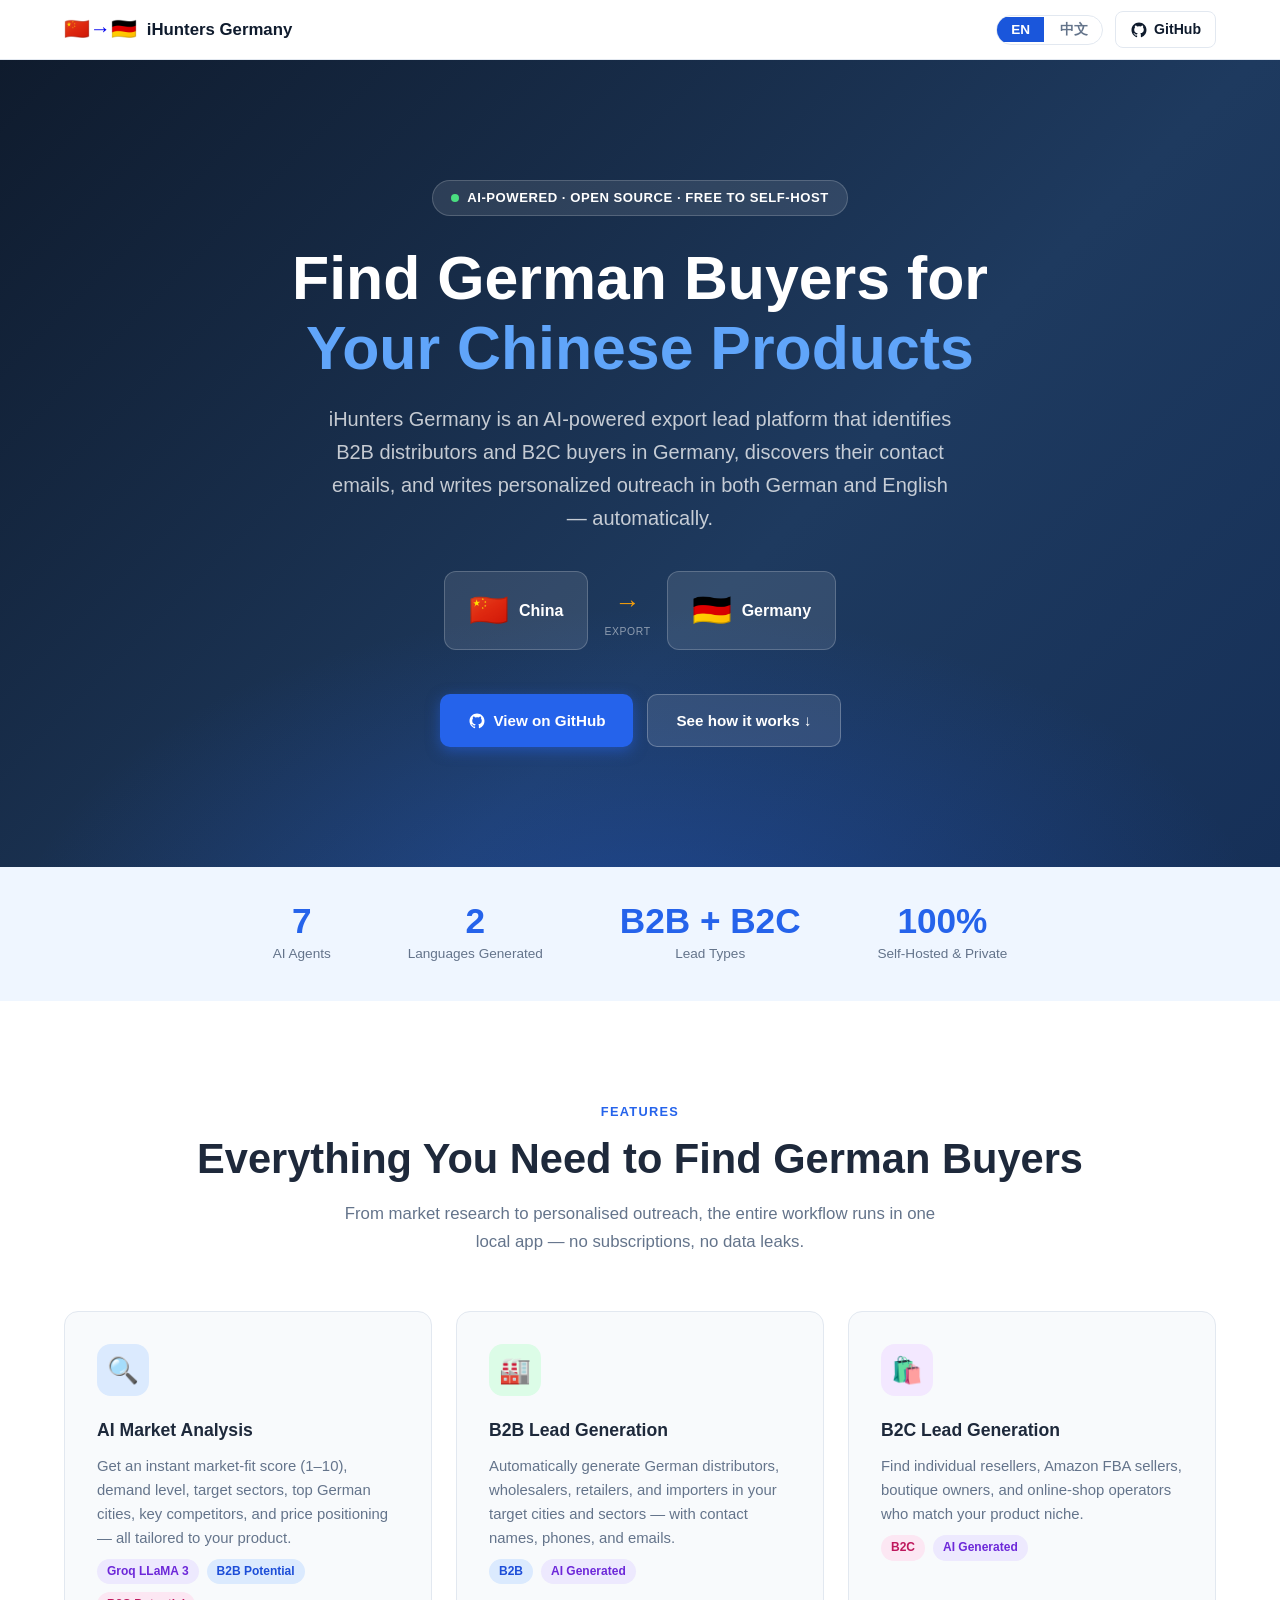
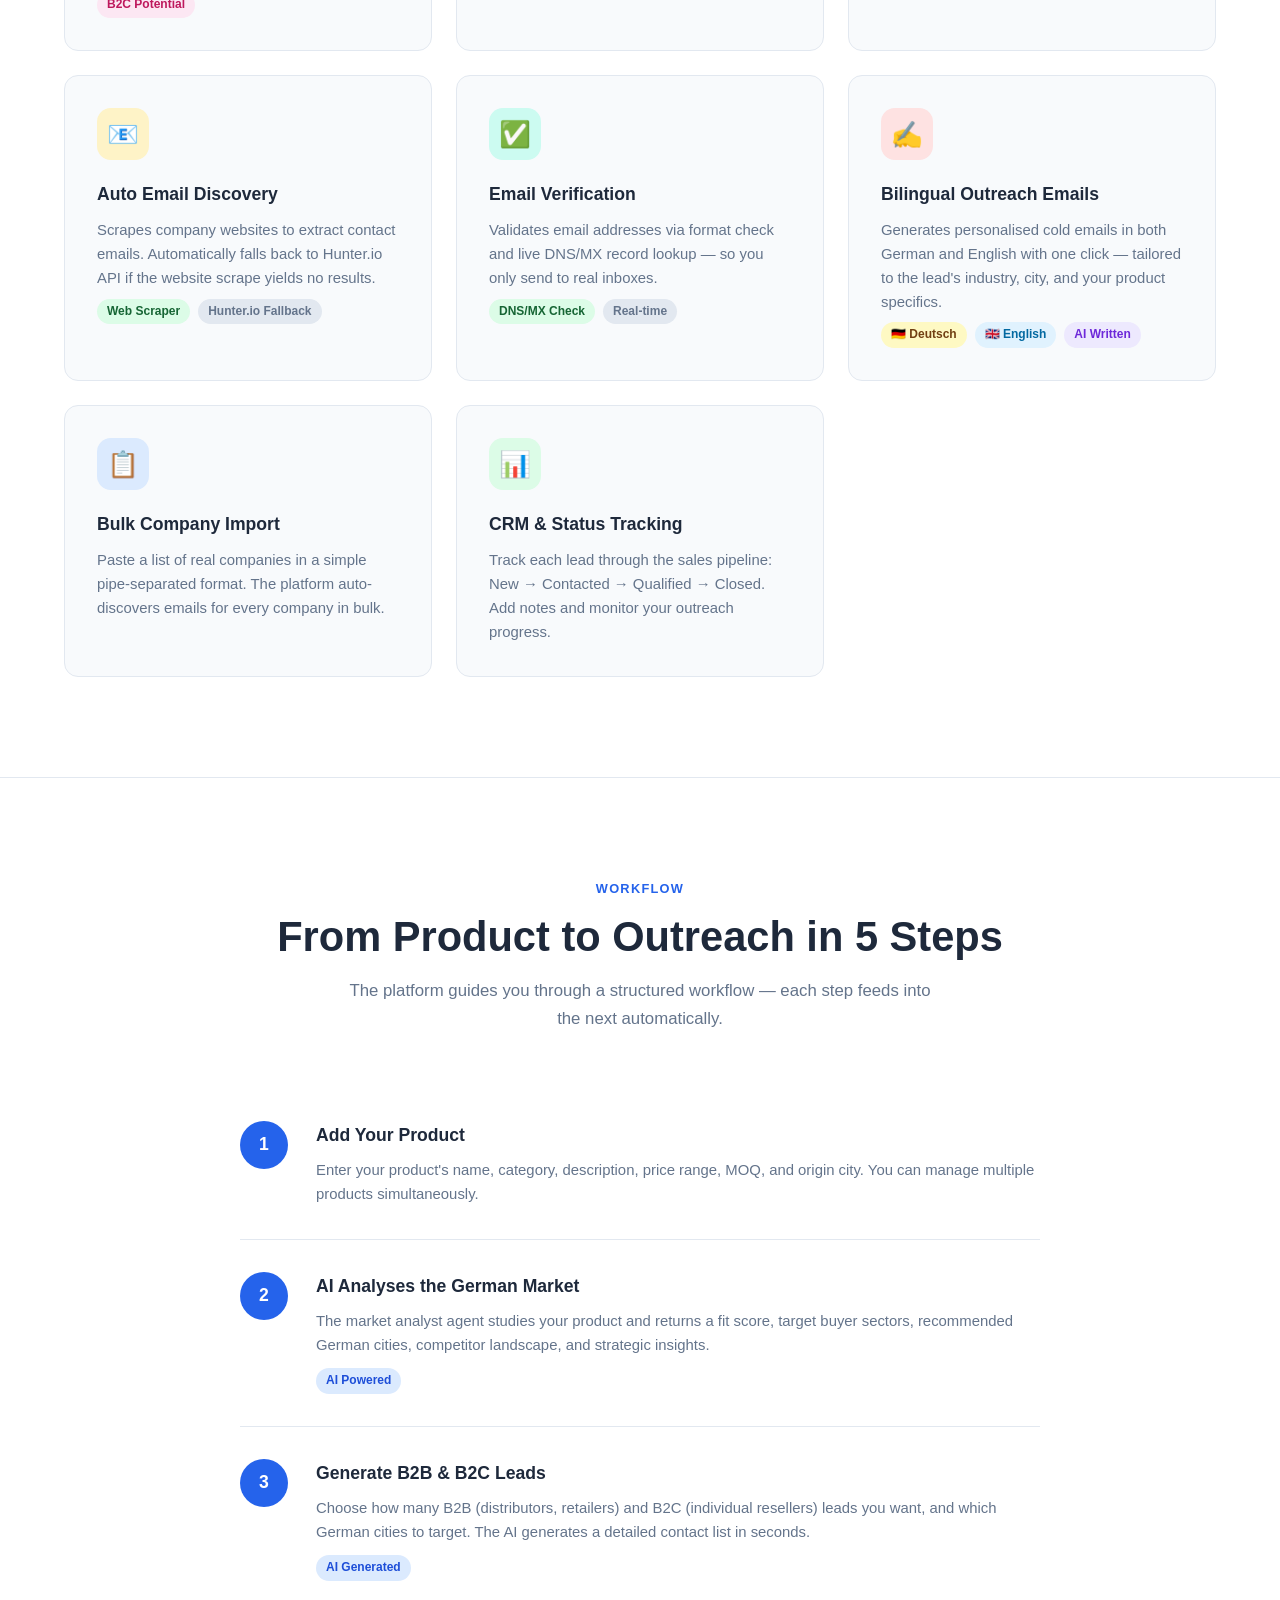
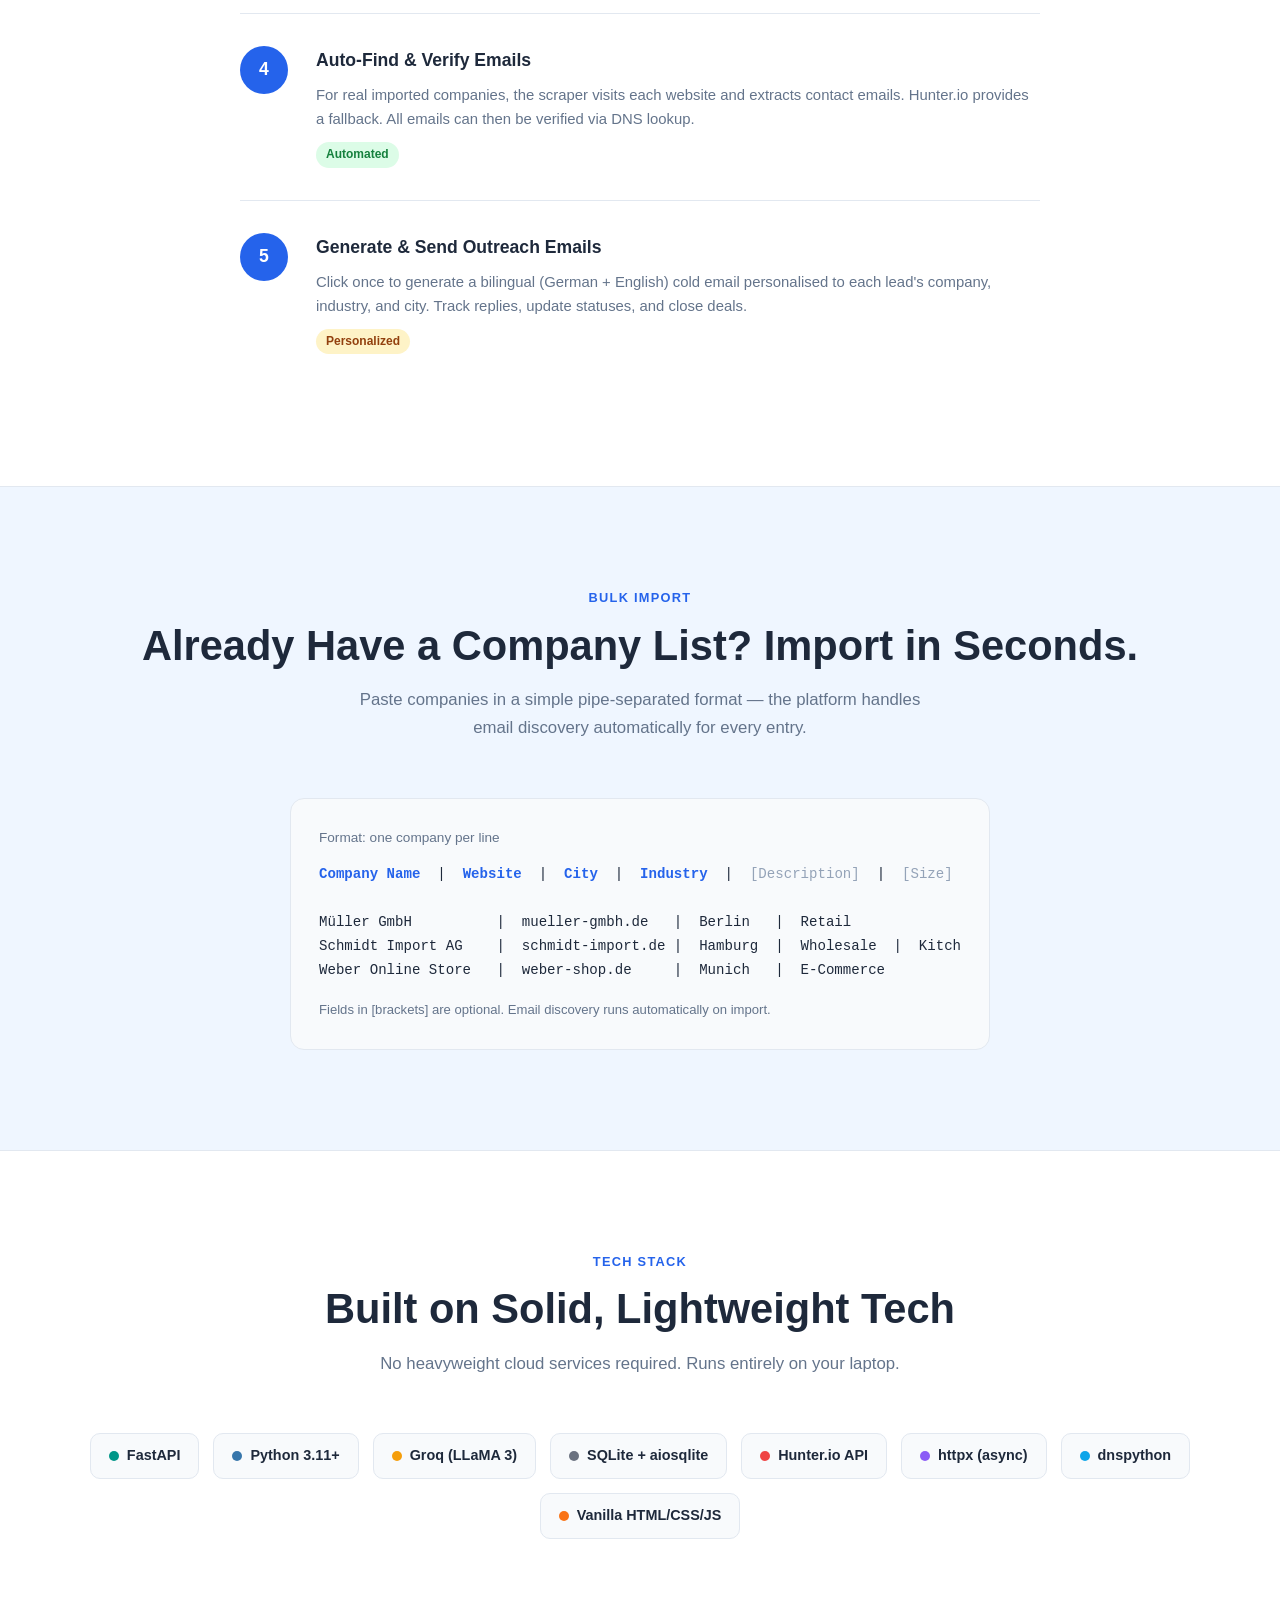
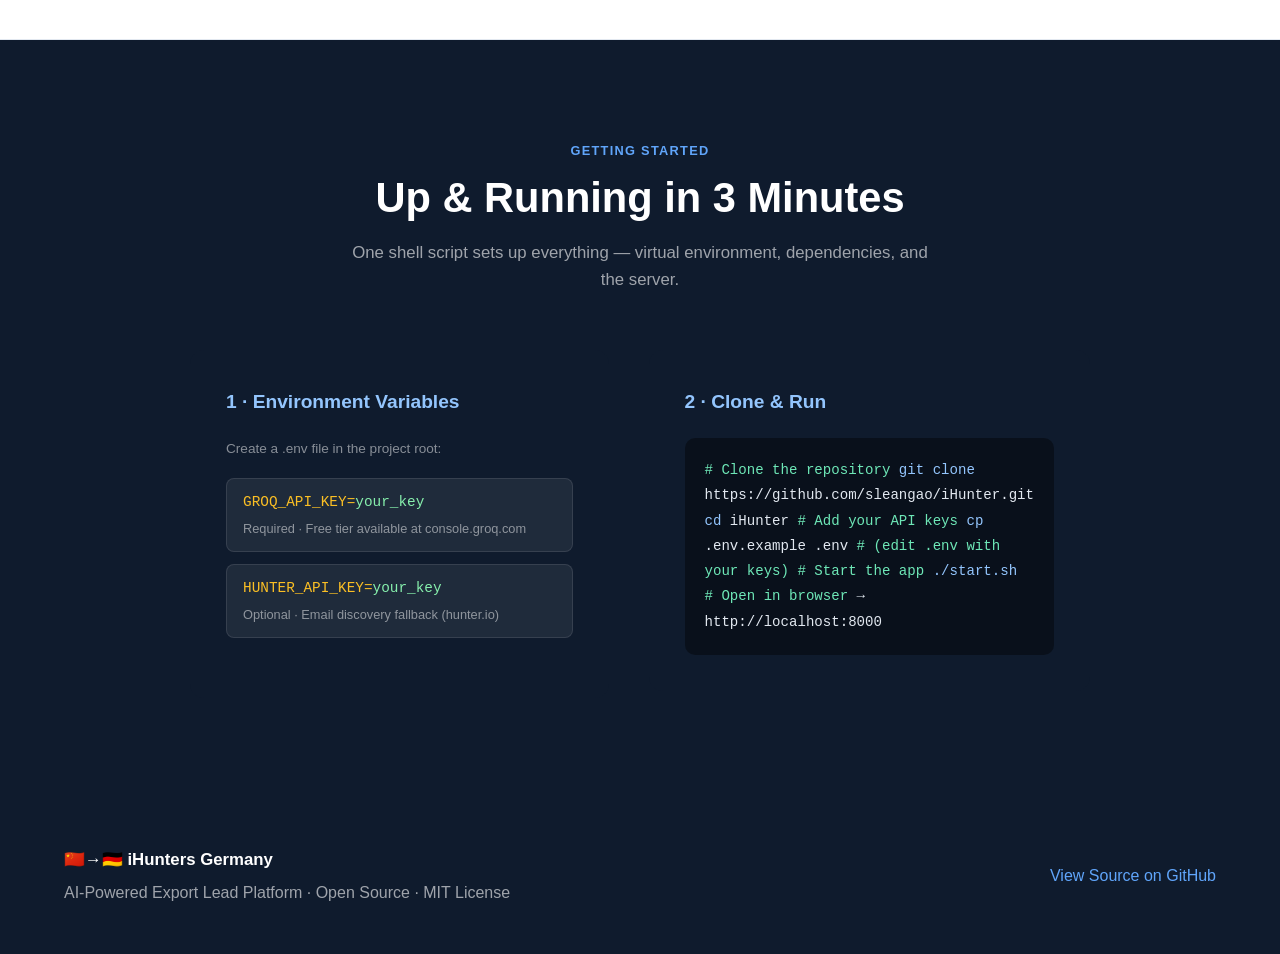
==== docs/index.html @ bfdbb4ed "Add bilingual GitHub Pages site (EN/ZH)" ====
<!DOCTYPE html>
<html lang="en">
<head>
  <meta charset="UTF-8" />
  <meta name="viewport" content="width=device-width, initial-scale=1.0" />
  <title>iHunters Germany — AI Export Lead Platform | AI驱动出口商机平台</title>
  <meta name="description" content="AI-powered platform that helps Chinese exporters find and contact B2B/B2C buyers in Germany." />
  <style>
    :root {
      --navy:   #0f1b2d;
      --blue:   #1a56db;
      --blue2:  #2563eb;
      --sky:    #eff6ff;
      --red:    #dc2626;
      --gold:   #f59e0b;
      --green:  #16a34a;
      --gray1:  #f8fafc;
      --gray2:  #e2e8f0;
      --gray3:  #94a3b8;
      --text:   #1e293b;
      --muted:  #64748b;
      --white:  #ffffff;
      --radius: 14px;
      --shadow: 0 4px 24px rgba(15,27,45,.10);
    }
    *, *::before, *::after { box-sizing: border-box; margin: 0; padding: 0; }
    html { scroll-behavior: smooth; }
    body {
      font-family: -apple-system, BlinkMacSystemFont, "Segoe UI", "PingFang SC",
                   "Hiragino Sans GB", "Microsoft YaHei", sans-serif;
      color: var(--text);
      background: var(--white);
      line-height: 1.65;
    }

    /* ── NAV ── */
    nav {
      position: sticky; top: 0; z-index: 100;
      background: rgba(255,255,255,.92);
      backdrop-filter: blur(12px);
      border-bottom: 1px solid var(--gray2);
      padding: 0 clamp(16px, 5vw, 64px);
      display: flex; align-items: center; justify-content: space-between;
      height: 60px;
    }
    .nav-logo { display: flex; align-items: center; gap: 10px; text-decoration: none; }
    .nav-logo .flag { font-size: 1.3rem; }
    .nav-logo .name { font-weight: 700; font-size: 1.05rem; color: var(--navy); }
    .nav-right { display: flex; align-items: center; gap: 12px; }
    .lang-btn {
      display: flex; align-items: center; gap: 2px;
      border: 1px solid var(--gray2); border-radius: 99px;
      overflow: hidden; cursor: pointer;
    }
    .lang-btn button {
      padding: 5px 14px; border: none; background: transparent;
      font-size: .85rem; font-weight: 600; cursor: pointer;
      color: var(--muted); transition: all .2s;
    }
    .lang-btn button.active {
      background: var(--blue); color: var(--white);
    }
    .gh-link {
      display: flex; align-items: center; gap: 6px;
      text-decoration: none; color: var(--navy);
      font-size: .88rem; font-weight: 600;
      padding: 6px 14px; border-radius: 8px;
      border: 1px solid var(--gray2);
      transition: background .2s;
    }
    .gh-link:hover { background: var(--gray1); }
    .gh-link svg { width: 18px; height: 18px; }

    /* ── HERO ── */
    .hero {
      background: linear-gradient(135deg, var(--navy) 0%, #1e3a5f 60%, #163058 100%);
      color: var(--white);
      padding: clamp(64px, 10vw, 120px) clamp(16px, 5vw, 64px);
      text-align: center;
      position: relative; overflow: hidden;
    }
    .hero::before {
      content: "";
      position: absolute; inset: 0;
      background: radial-gradient(ellipse 70% 60% at 50% 110%, rgba(37,99,235,.35) 0%, transparent 70%);
    }
    .hero-badge {
      display: inline-flex; align-items: center; gap: 8px;
      background: rgba(255,255,255,.1); border: 1px solid rgba(255,255,255,.18);
      border-radius: 99px; padding: 6px 18px;
      font-size: .82rem; font-weight: 600; letter-spacing: .04em;
      text-transform: uppercase; margin-bottom: 28px; position: relative;
    }
    .hero-badge .dot { width: 8px; height: 8px; border-radius: 50%; background: #4ade80; animation: pulse 2s infinite; }
    @keyframes pulse { 0%,100%{opacity:1;transform:scale(1)} 50%{opacity:.5;transform:scale(1.4)} }
    .hero h1 {
      font-size: clamp(2.2rem, 5vw, 3.8rem);
      font-weight: 800; line-height: 1.15;
      margin-bottom: 20px; position: relative;
    }
    .hero h1 span { color: #60a5fa; }
    .hero .sub {
      font-size: clamp(1rem, 2vw, 1.25rem);
      color: rgba(255,255,255,.75);
      max-width: 640px; margin: 0 auto 36px;
      position: relative;
    }
    .hero-route {
      display: flex; align-items: center; justify-content: center;
      gap: 16px; margin-bottom: 44px; position: relative;
    }
    .route-pill {
      display: flex; align-items: center; gap: 10px;
      background: rgba(255,255,255,.1); border: 1px solid rgba(255,255,255,.2);
      border-radius: 12px; padding: 12px 24px;
    }
    .route-pill .flag-lg { font-size: 2rem; }
    .route-pill .country { font-weight: 700; font-size: 1rem; }
    .route-arrow {
      font-size: 1.6rem; color: var(--gold);
      display: flex; flex-direction: column; align-items: center;
    }
    .route-arrow small { font-size: .65rem; color: rgba(255,255,255,.5); letter-spacing:.06em; text-transform:uppercase; }
    .hero-cta { display: flex; gap: 14px; justify-content: center; flex-wrap: wrap; position: relative; }
    .btn {
      display: inline-flex; align-items: center; gap: 8px;
      padding: 13px 28px; border-radius: 10px;
      font-size: .95rem; font-weight: 700; text-decoration: none;
      transition: all .2s; cursor: pointer; border: none;
    }
    .btn-primary { background: var(--blue2); color: var(--white); box-shadow: 0 4px 14px rgba(37,99,235,.5); }
    .btn-primary:hover { background: #1d4ed8; transform: translateY(-1px); }
    .btn-ghost { background: rgba(255,255,255,.1); color: var(--white); border: 1px solid rgba(255,255,255,.25); }
    .btn-ghost:hover { background: rgba(255,255,255,.2); }

    /* ── SECTIONS ── */
    section { padding: clamp(60px, 8vw, 100px) clamp(16px, 5vw, 64px); }
    .section-label {
      font-size: .8rem; font-weight: 700; letter-spacing: .1em;
      text-transform: uppercase; color: var(--blue2); margin-bottom: 12px;
    }
    h2 {
      font-size: clamp(1.7rem, 3.5vw, 2.6rem);
      font-weight: 800; line-height: 1.2; margin-bottom: 16px;
    }
    .section-desc {
      font-size: 1.05rem; color: var(--muted);
      max-width: 600px; margin-bottom: 56px;
    }
    .center { text-align: center; }
    .center .section-desc { margin-left: auto; margin-right: auto; }

    /* ── STATS BAR ── */
    .stats-bar {
      background: var(--sky);
      padding: 36px clamp(16px, 5vw, 64px);
      display: flex; justify-content: center;
      gap: clamp(24px, 6vw, 80px); flex-wrap: wrap;
    }
    .stat-item { text-align: center; }
    .stat-num { font-size: 2.2rem; font-weight: 800; color: var(--blue2); line-height: 1; }
    .stat-lbl { font-size: .85rem; color: var(--muted); margin-top: 4px; }

    /* ── FEATURES GRID ── */
    .features-grid {
      display: grid;
      grid-template-columns: repeat(auto-fill, minmax(300px, 1fr));
      gap: 24px;
    }
    .feature-card {
      background: var(--gray1); border: 1px solid var(--gray2);
      border-radius: var(--radius); padding: 32px;
      transition: box-shadow .2s, transform .2s;
    }
    .feature-card:hover { box-shadow: var(--shadow); transform: translateY(-3px); }
    .feature-icon {
      width: 52px; height: 52px; border-radius: 14px;
      display: flex; align-items: center; justify-content: center;
      font-size: 1.6rem; margin-bottom: 20px;
    }
    .icon-blue  { background: #dbeafe; }
    .icon-green { background: #dcfce7; }
    .icon-amber { background: #fef3c7; }
    .icon-red   { background: #fee2e2; }
    .icon-purple{ background: #f3e8ff; }
    .icon-teal  { background: #ccfbf1; }
    .feature-card h3 { font-size: 1.1rem; font-weight: 700; margin-bottom: 10px; }
    .feature-card p  { font-size: .93rem; color: var(--muted); line-height: 1.6; }

    /* ── HOW IT WORKS ── */
    .steps { display: flex; flex-direction: column; gap: 0; max-width: 800px; margin: 0 auto; }
    .step {
      display: flex; gap: 28px; align-items: flex-start;
      padding: 32px 0; border-bottom: 1px solid var(--gray2);
    }
    .step:last-child { border-bottom: none; }
    .step-num {
      flex-shrink: 0;
      width: 48px; height: 48px; border-radius: 50%;
      background: var(--blue2); color: var(--white);
      display: flex; align-items: center; justify-content: center;
      font-weight: 800; font-size: 1.1rem;
    }
    .step-body h3 { font-size: 1.1rem; font-weight: 700; margin-bottom: 8px; }
    .step-body p  { color: var(--muted); font-size: .93rem; }
    .step-tag {
      display: inline-block; margin-top: 10px;
      font-size: .75rem; font-weight: 700; padding: 3px 10px; border-radius: 99px;
    }
    .tag-ai   { background: #dbeafe; color: #1d4ed8; }
    .tag-auto { background: #dcfce7; color: #15803d; }
    .tag-smart{ background: #fef3c7; color: #92400e; }

    /* ── TECH STACK ── */
    .tech-grid {
      display: flex; flex-wrap: wrap; gap: 14px;
      justify-content: center;
    }
    .tech-chip {
      display: flex; align-items: center; gap: 8px;
      background: var(--gray1); border: 1px solid var(--gray2);
      border-radius: 10px; padding: 10px 18px;
      font-size: .9rem; font-weight: 600;
    }
    .tech-chip .dot-tech { width: 10px; height: 10px; border-radius: 50%; }

    /* ── SETUP ── */
    .setup-grid {
      display: grid; grid-template-columns: 1fr 1fr; gap: 40px;
      align-items: start;
    }
    @media(max-width:700px) { .setup-grid { grid-template-columns: 1fr; } }
    .setup-card {
      background: var(--navy); color: var(--white);
      border-radius: var(--radius); padding: 36px;
    }
    .setup-card h3 { font-size: 1.2rem; font-weight: 700; margin-bottom: 20px; color: #93c5fd; }
    .env-row {
      display: flex; flex-direction: column; gap: 12px; margin-bottom: 24px;
    }
    .env-item {
      background: rgba(255,255,255,.07); border: 1px solid rgba(255,255,255,.1);
      border-radius: 8px; padding: 12px 16px;
    }
    .env-key { font-family: monospace; font-size: .9rem; color: #fbbf24; }
    .env-desc { font-size: .8rem; color: rgba(255,255,255,.5); margin-top: 3px; }
    .code-block {
      background: rgba(0,0,0,.4); border-radius: 10px;
      padding: 20px; font-family: monospace; font-size: .88rem;
      line-height: 1.8; overflow-x: auto; color: #e2e8f0;
    }
    .code-block .c { color: #6ee7b7; }
    .code-block .cmd { color: #93c5fd; }
    .setup-steps { counter-reset: s; display: flex; flex-direction: column; gap: 20px; }
    .setup-step { display: flex; gap: 16px; }
    .setup-step-num {
      flex-shrink: 0;
      width: 30px; height: 30px; border-radius: 50%;
      background: rgba(255,255,255,.1); border: 1px solid rgba(255,255,255,.2);
      display: flex; align-items: center; justify-content: center;
      font-size: .85rem; font-weight: 700; color: #93c5fd;
    }
    .setup-step-body { font-size: .9rem; color: rgba(255,255,255,.8); }
    .setup-step-body strong { color: var(--white); }

    /* ── IMPORT FORMAT ── */
    .import-demo {
      background: var(--gray1); border: 1px solid var(--gray2);
      border-radius: var(--radius); padding: 28px;
    }
    .import-demo pre {
      font-family: monospace; font-size: .88rem;
      color: var(--text); line-height: 1.7;
      overflow-x: auto;
    }
    .import-demo .col-head { color: var(--blue2); font-weight: 700; }
    .import-demo .col-opt  { color: var(--gray3); }

    /* ── FOOTER ── */
    footer {
      background: var(--navy); color: rgba(255,255,255,.6);
      padding: 48px clamp(16px, 5vw, 64px);
      display: flex; flex-wrap: wrap; gap: 24px;
      justify-content: space-between; align-items: center;
    }
    footer .foot-left { display: flex; flex-direction: column; gap: 6px; }
    footer .foot-name { font-weight: 700; font-size: 1.05rem; color: var(--white); }
    footer a { color: #60a5fa; text-decoration: none; }
    footer a:hover { text-decoration: underline; }

    /* ── MISC ── */
    .badge-row { display: flex; gap: 8px; flex-wrap: wrap; margin-top: 8px; }
    .badge {
      font-size: .75rem; font-weight: 700; padding: 3px 10px;
      border-radius: 99px; background: var(--gray2); color: var(--muted);
    }
    .badge.b2b { background: #dbeafe; color: #1d4ed8; }
    .badge.b2c { background: #fce7f3; color: #be185d; }
    .badge.ai  { background: #ede9fe; color: #6d28d9; }
    .badge.free{ background: #dcfce7; color: #166534; }

    .divider { border: none; border-top: 1px solid var(--gray2); margin: 0; }

    @media(max-width: 540px) {
      .route-pill .country { display: none; }
      .hero-route { gap: 8px; }
    }
  </style>
</head>
<body>

<!-- ═══════════ NAV ═══════════ -->
<nav>
  <a class="nav-logo" href="#">
    <span class="flag">🇨🇳→🇩🇪</span>
    <span class="name">iHunters Germany</span>
  </a>
  <div class="nav-right">
    <div class="lang-btn">
      <button id="btnEN" class="active" onclick="setLang('en')">EN</button>
      <button id="btnZH" onclick="setLang('zh')">中文</button>
    </div>
    <a class="gh-link" href="https://github.com/sleangao/iHunter" target="_blank" rel="noopener">
      <svg viewBox="0 0 24 24" fill="currentColor">
        <path d="M12 2C6.477 2 2 6.484 2 12.017c0 4.425 2.865 8.18 6.839 9.504.5.092.682-.217.682-.483
                 0-.237-.008-.868-.013-1.703-2.782.605-3.369-1.343-3.369-1.343-.454-1.158-1.11-1.466-1.11-1.466
                 -.908-.62.069-.608.069-.608 1.003.07 1.531 1.032 1.531 1.032.892 1.53 2.341 1.088 2.91.832
                 .092-.647.35-1.088.636-1.338-2.22-.253-4.555-1.113-4.555-4.951 0-1.093.39-1.988 1.029-2.688
                 -.103-.253-.446-1.272.098-2.65 0 0 .84-.27 2.75 1.026A9.564 9.564 0 0112 6.844c.85.004 1.705.115
                 2.504.337 1.909-1.296 2.747-1.027 2.747-1.027.546 1.379.202 2.398.1 2.651.64.7 1.028 1.595
                 1.028 2.688 0 3.848-2.339 4.695-4.566 4.943.359.309.678.92.678 1.855 0 1.338-.012 2.419-.012
                 2.747 0 .268.18.58.688.482A10.019 10.019 0 0022 12.017C22 6.484 17.522 2 12 2z"/>
      </svg>
      <span data-en="GitHub" data-zh="GitHub">GitHub</span>
    </a>
  </div>
</nav>

<!-- ═══════════ HERO ═══════════ -->
<section class="hero">
  <div class="hero-badge">
    <span class="dot"></span>
    <span data-en="AI-Powered · Open Source · Free to Self-Host" data-zh="AI驱动 · 开源 · 可自部署"></span>
  </div>
  <h1 data-en="Find German Buyers for<br><span>Your Chinese Products</span>" data-zh="为您的<span>中国产品</span><br>寻找德国买家"></h1>
  <p class="sub" data-en="iHunters Germany is an AI-powered export lead platform that identifies B2B distributors and B2C buyers in Germany, discovers their contact emails, and writes personalized outreach in both German and English — automatically."
     data-zh="iHunters Germany 是一款 AI 驱动的出口商机平台，能够自动识别德国 B2B 经销商和 B2C 买家，查找联系邮箱，并用德语和英语撰写个性化开发信——全程自动化。"></p>
  <div class="hero-route">
    <div class="route-pill">
      <span class="flag-lg">🇨🇳</span>
      <span class="country" data-en="China" data-zh="中国"></span>
    </div>
    <div class="route-arrow">
      <span>→</span>
      <small data-en="EXPORT" data-zh="出口"></small>
    </div>
    <div class="route-pill">
      <span class="flag-lg">🇩🇪</span>
      <span class="country" data-en="Germany" data-zh="德国"></span>
    </div>
  </div>
  <div class="hero-cta">
    <a class="btn btn-primary" href="https://github.com/sleangao/iHunter" target="_blank">
      <svg width="18" height="18" viewBox="0 0 24 24" fill="currentColor"><path d="M12 2C6.477 2 2 6.484 2 12.017c0 4.425 2.865 8.18 6.839 9.504.5.092.682-.217.682-.483 0-.237-.008-.868-.013-1.703-2.782.605-3.369-1.343-3.369-1.343-.454-1.158-1.11-1.466-1.11-1.466-.908-.62.069-.608.069-.608 1.003.07 1.531 1.032 1.531 1.032.892 1.53 2.341 1.088 2.91.832.092-.647.35-1.088.636-1.338-2.22-.253-4.555-1.113-4.555-4.951 0-1.093.39-1.988 1.029-2.688-.103-.253-.446-1.272.098-2.65 0 0 .84-.27 2.75 1.026A9.564 9.564 0 0112 6.844c.85.004 1.705.115 2.504.337 1.909-1.296 2.747-1.027 2.747-1.027.546 1.379.202 2.398.1 2.651.64.7 1.028 1.595 1.028 2.688 0 3.848-2.339 4.695-4.566 4.943.359.309.678.92.678 1.855 0 1.338-.012 2.419-.012 2.747 0 .268.18.58.688.482A10.019 10.019 0 0022 12.017C22 6.484 17.522 2 12 2z"/></svg>
      <span data-en="View on GitHub" data-zh="在 GitHub 上查看"></span>
    </a>
    <a class="btn btn-ghost" href="#how-it-works">
      <span data-en="See how it works ↓" data-zh="查看使用流程 ↓"></span>
    </a>
  </div>
</section>

<!-- ═══════════ STATS ═══════════ -->
<div class="stats-bar">
  <div class="stat-item">
    <div class="stat-num">7</div>
    <div class="stat-lbl" data-en="AI Agents" data-zh="AI 智能体"></div>
  </div>
  <div class="stat-item">
    <div class="stat-num">2</div>
    <div class="stat-lbl" data-en="Languages Generated" data-zh="双语开发信"></div>
  </div>
  <div class="stat-item">
    <div class="stat-num">B2B + B2C</div>
    <div class="stat-lbl" data-en="Lead Types" data-zh="商机类型"></div>
  </div>
  <div class="stat-item">
    <div class="stat-num">100%</div>
    <div class="stat-lbl" data-en="Self-Hosted & Private" data-zh="本地部署 · 数据私密"></div>
  </div>
</div>

<!-- ═══════════ FEATURES ═══════════ -->
<section id="features">
  <div class="center">
    <div class="section-label" data-en="Features" data-zh="功能特性"></div>
    <h2 data-en="Everything You Need to Find German Buyers" data-zh="一站式德国买家开发工具"></h2>
    <p class="section-desc" data-en="From market research to personalised outreach, the entire workflow runs in one local app — no subscriptions, no data leaks."
       data-zh="从市场调研到个性化开发信，整个工作流在本地一键完成——无需订阅服务，数据完全私密。"></p>
  </div>
  <div class="features-grid">

    <div class="feature-card">
      <div class="feature-icon icon-blue">🔍</div>
      <h3 data-en="AI Market Analysis" data-zh="AI 市场分析"></h3>
      <p data-en="Get an instant market-fit score (1–10), demand level, target sectors, top German cities, key competitors, and price positioning — all tailored to your product."
         data-zh="即时获得市场匹配评分（1-10分）、需求水平、目标行业、德国重点城市、主要竞争对手和价格定位——全部基于您的产品量身定制。"></p>
      <div class="badge-row">
        <span class="badge ai" data-en="Groq LLaMA 3" data-zh="Groq LLaMA 3">Groq LLaMA 3</span>
        <span class="badge b2b" data-en="B2B Potential" data-zh="B2B潜力">B2B</span>
        <span class="badge b2c" data-en="B2C Potential" data-zh="B2C潜力">B2C</span>
      </div>
    </div>

    <div class="feature-card">
      <div class="feature-icon icon-green">🏭</div>
      <h3 data-en="B2B Lead Generation" data-zh="B2B 商机发现"></h3>
      <p data-en="Automatically generate German distributors, wholesalers, retailers, and importers in your target cities and sectors — with contact names, phones, and emails."
         data-zh="自动生成德国经销商、批发商、零售商和进口商，覆盖目标城市和行业，附带联系人姓名、电话和邮箱。"></p>
      <div class="badge-row">
        <span class="badge b2b">B2B</span>
        <span class="badge ai">AI Generated</span>
      </div>
    </div>

    <div class="feature-card">
      <div class="feature-icon icon-purple">🛍️</div>
      <h3 data-en="B2C Lead Generation" data-zh="B2C 商机发现"></h3>
      <p data-en="Find individual resellers, Amazon FBA sellers, boutique owners, and online-shop operators who match your product niche."
         data-zh="找到与您产品品类匹配的个人卖家、亚马逊 FBA 卖家、精品店主和网店经营者。"></p>
      <div class="badge-row">
        <span class="badge b2c">B2C</span>
        <span class="badge ai">AI Generated</span>
      </div>
    </div>

    <div class="feature-card">
      <div class="feature-icon icon-amber">📧</div>
      <h3 data-en="Auto Email Discovery" data-zh="自动邮箱发现"></h3>
      <p data-en="Scrapes company websites to extract contact emails. Automatically falls back to Hunter.io API if the website scrape yields no results."
         data-zh="自动爬取公司网站提取联系邮箱，若抓取失败则自动切换至 Hunter.io API 作为兜底方案。"></p>
      <div class="badge-row">
        <span class="badge free" data-en="Web Scraper" data-zh="网页爬虫">Web Scraper</span>
        <span class="badge" data-en="Hunter.io Fallback" data-zh="Hunter.io 兜底">Hunter.io</span>
      </div>
    </div>

    <div class="feature-card">
      <div class="feature-icon icon-teal">✅</div>
      <h3 data-en="Email Verification" data-zh="邮箱验证"></h3>
      <p data-en="Validates email addresses via format check and live DNS/MX record lookup — so you only send to real inboxes."
         data-zh="通过格式校验和实时 DNS/MX 记录查询验证邮箱地址，确保您只向真实邮箱发送邮件。"></p>
      <div class="badge-row">
        <span class="badge free" data-en="DNS/MX Check" data-zh="DNS/MX 验证">DNS/MX</span>
        <span class="badge" data-en="Real-time" data-zh="实时">Real-time</span>
      </div>
    </div>

    <div class="feature-card">
      <div class="feature-icon icon-red">✍️</div>
      <h3 data-en="Bilingual Outreach Emails" data-zh="双语开发信生成"></h3>
      <p data-en="Generates personalised cold emails in both German and English with one click — tailored to the lead's industry, city, and your product specifics."
         data-zh="一键生成同时包含德语和英语的个性化开发信——根据买家所在行业、城市及您的产品信息量身撰写。"></p>
      <div class="badge-row">
        <span class="badge" style="background:#fef9c3;color:#713f12;">🇩🇪 Deutsch</span>
        <span class="badge" style="background:#e0f2fe;color:#0369a1;">🇬🇧 English</span>
        <span class="badge ai">AI Written</span>
      </div>
    </div>

    <div class="feature-card">
      <div class="feature-icon icon-blue">📋</div>
      <h3 data-en="Bulk Company Import" data-zh="批量导入公司"></h3>
      <p data-en="Paste a list of real companies in a simple pipe-separated format. The platform auto-discovers emails for every company in bulk."
         data-zh="将真实公司以简单的竖线分隔格式粘贴导入，平台自动批量查找每家公司的联系邮箱。"></p>
    </div>

    <div class="feature-card">
      <div class="feature-icon icon-green">📊</div>
      <h3 data-en="CRM & Status Tracking" data-zh="商机状态追踪"></h3>
      <p data-en="Track each lead through the sales pipeline: New → Contacted → Qualified → Closed. Add notes and monitor your outreach progress."
         data-zh="追踪每条商机的销售进度：新建 → 已联系 → 已验证 → 已成交。添加备注并监控开发进展。"></p>
    </div>

  </div>
</section>

<hr class="divider" />

<!-- ═══════════ HOW IT WORKS ═══════════ -->
<section id="how-it-works">
  <div class="center" style="margin-bottom:56px;">
    <div class="section-label" data-en="Workflow" data-zh="使用流程"></div>
    <h2 data-en="From Product to Outreach in 5 Steps" data-zh="5 步完成从产品到开发信"></h2>
    <p class="section-desc" data-en="The platform guides you through a structured workflow — each step feeds into the next automatically."
       data-zh="平台引导您完成结构化工作流——每个步骤自动衔接下一步。"></p>
  </div>
  <div class="steps">

    <div class="step">
      <div class="step-num">1</div>
      <div class="step-body">
        <h3 data-en="Add Your Product" data-zh="添加您的产品"></h3>
        <p data-en="Enter your product's name, category, description, price range, MOQ, and origin city. You can manage multiple products simultaneously."
           data-zh="填写产品名称、类别、描述、价格区间、最小起订量和发货城市。支持同时管理多个产品。"></p>
      </div>
    </div>

    <div class="step">
      <div class="step-num">2</div>
      <div class="step-body">
        <h3 data-en="AI Analyses the German Market" data-zh="AI 分析德国市场"></h3>
        <p data-en="The market analyst agent studies your product and returns a fit score, target buyer sectors, recommended German cities, competitor landscape, and strategic insights."
           data-zh="市场分析智能体研究您的产品，返回匹配评分、目标买家行业、推荐德国城市、竞争格局和战略洞察。"></p>
        <span class="step-tag tag-ai" data-en="AI Powered" data-zh="AI驱动"></span>
      </div>
    </div>

    <div class="step">
      <div class="step-num">3</div>
      <div class="step-body">
        <h3 data-en="Generate B2B & B2C Leads" data-zh="生成 B2B 和 B2C 商机"></h3>
        <p data-en="Choose how many B2B (distributors, retailers) and B2C (individual resellers) leads you want, and which German cities to target. The AI generates a detailed contact list in seconds."
           data-zh="选择需要多少条 B2B（经销商、零售商）和 B2C（个人卖家）商机，以及目标德国城市。AI 在几秒内生成详细联系人列表。"></p>
        <span class="step-tag tag-ai" data-en="AI Generated" data-zh="AI生成"></span>
      </div>
    </div>

    <div class="step">
      <div class="step-num">4</div>
      <div class="step-body">
        <h3 data-en="Auto-Find & Verify Emails" data-zh="自动查找并验证邮箱"></h3>
        <p data-en="For real imported companies, the scraper visits each website and extracts contact emails. Hunter.io provides a fallback. All emails can then be verified via DNS lookup."
           data-zh="对于导入的真实公司，爬虫访问每个网站并提取联系邮箱。Hunter.io 提供兜底支持，所有邮箱均可通过 DNS 查询验证。"></p>
        <span class="step-tag tag-auto" data-en="Automated" data-zh="自动化"></span>
      </div>
    </div>

    <div class="step">
      <div class="step-num">5</div>
      <div class="step-body">
        <h3 data-en="Generate & Send Outreach Emails" data-zh="生成并发送开发信"></h3>
        <p data-en="Click once to generate a bilingual (German + English) cold email personalised to each lead's company, industry, and city. Track replies, update statuses, and close deals."
           data-zh="点击一次即可生成针对每位买家公司、行业和城市个性化定制的双语开发信（德语+英语）。追踪回复、更新状态、促成交易。"></p>
        <span class="step-tag tag-smart" data-en="Personalized" data-zh="个性化"></span>
      </div>
    </div>

  </div>
</section>

<hr class="divider" />

<!-- ═══════════ BULK IMPORT ═══════════ -->
<section style="background: var(--sky);">
  <div class="center" style="margin-bottom:40px;">
    <div class="section-label" data-en="Bulk Import" data-zh="批量导入"></div>
    <h2 data-en="Already Have a Company List? Import in Seconds." data-zh="已有公司名单？几秒钟完成导入"></h2>
    <p class="section-desc" data-en="Paste companies in a simple pipe-separated format — the platform handles email discovery automatically for every entry."
       data-zh="以简单的竖线分隔格式粘贴公司列表——平台自动为每条记录查找邮箱。"></p>
  </div>
  <div class="import-demo" style="max-width:700px;margin:0 auto;">
    <p style="font-size:.85rem;color:var(--muted);margin-bottom:14px;" data-en="Format: one company per line" data-zh="格式：每行一家公司"></p>
    <pre><span class="col-head">Company Name</span>  |  <span class="col-head">Website</span>  |  <span class="col-head">City</span>  |  <span class="col-head">Industry</span>  |  <span class="col-opt">[Description]</span>  |  <span class="col-opt">[Size]</span>

Müller GmbH          |  mueller-gmbh.de   |  Berlin   |  Retail
Schmidt Import AG    |  schmidt-import.de |  Hamburg  |  Wholesale  |  Kitchenware specialist  |  200
Weber Online Store   |  weber-shop.de     |  Munich   |  E-Commerce</pre>
    <p style="font-size:.82rem;color:var(--muted);margin-top:16px;" data-en="Fields in [brackets] are optional. Email discovery runs automatically on import."
       data-zh="[括号]中的字段为可选项。邮箱查找在导入时自动执行。"></p>
  </div>
</section>

<hr class="divider" />

<!-- ═══════════ TECH STACK ═══════════ -->
<section>
  <div class="center" style="margin-bottom:44px;">
    <div class="section-label" data-en="Tech Stack" data-zh="技术栈"></div>
    <h2 data-en="Built on Solid, Lightweight Tech" data-zh="基于轻量可靠的技术构建"></h2>
    <p class="section-desc" data-en="No heavyweight cloud services required. Runs entirely on your laptop."
       data-zh="无需任何重量级云服务，完全在您的笔记本电脑上运行。"></p>
  </div>
  <div class="tech-grid">
    <div class="tech-chip"><span class="dot-tech" style="background:#009688;"></span> FastAPI</div>
    <div class="tech-chip"><span class="dot-tech" style="background:#3776ab;"></span> Python 3.11+</div>
    <div class="tech-chip"><span class="dot-tech" style="background:#f59e0b;"></span> Groq (LLaMA 3)</div>
    <div class="tech-chip"><span class="dot-tech" style="background:#6b7280;"></span> SQLite + aiosqlite</div>
    <div class="tech-chip"><span class="dot-tech" style="background:#ef4444;"></span> Hunter.io API</div>
    <div class="tech-chip"><span class="dot-tech" style="background:#8b5cf6;"></span> httpx (async)</div>
    <div class="tech-chip"><span class="dot-tech" style="background:#0ea5e9;"></span> dnspython</div>
    <div class="tech-chip"><span class="dot-tech" style="background:#f97316;"></span> Vanilla HTML/CSS/JS</div>
  </div>
</section>

<hr class="divider" />

<!-- ═══════════ GETTING STARTED ═══════════ -->
<section id="getting-started" style="background: var(--navy);">
  <div class="center" style="margin-bottom:48px;">
    <div class="section-label" style="color:#60a5fa;" data-en="Getting Started" data-zh="快速开始"></div>
    <h2 style="color:var(--white);" data-en="Up & Running in 3 Minutes" data-zh="3 分钟内启动运行"></h2>
    <p class="section-desc" style="color:rgba(255,255,255,.6);" data-en="One shell script sets up everything — virtual environment, dependencies, and the server."
       data-zh="一个脚本完成所有配置——虚拟环境、依赖安装和服务器启动。"></p>
  </div>
  <div class="setup-grid" style="max-width:900px;margin:0 auto;">

    <div class="setup-card">
      <h3 data-en="1 · Environment Variables" data-zh="1 · 环境变量配置"></h3>
      <p style="font-size:.85rem;color:rgba(255,255,255,.5);margin-bottom:18px;" data-en="Create a .env file in the project root:" data-zh="在项目根目录创建 .env 文件："></p>
      <div class="env-row">
        <div class="env-item">
          <div class="env-key">GROQ_API_KEY=<span style="color:#86efac;">your_key</span></div>
          <div class="env-desc" data-en="Required · Free tier available at console.groq.com" data-zh="必填 · 可在 console.groq.com 免费获取"></div>
        </div>
        <div class="env-item">
          <div class="env-key">HUNTER_API_KEY=<span style="color:#86efac;">your_key</span></div>
          <div class="env-desc" data-en="Optional · Email discovery fallback (hunter.io)" data-zh="可选 · 邮箱查找兜底（hunter.io）"></div>
        </div>
      </div>
    </div>

    <div class="setup-card">
      <h3 data-en="2 · Clone & Run" data-zh="2 · 克隆并运行"></h3>
      <div class="code-block">
<span class="c"># Clone the repository</span>
<span class="cmd">git clone</span> https://github.com/sleangao/iHunter.git
<span class="cmd">cd</span> iHunter

<span class="c"># Add your API keys</span>
<span class="cmd">cp</span> .env.example .env
<span class="c"># (edit .env with your keys)</span>

<span class="c"># Start the app</span>
<span class="cmd">./start.sh</span>

<span class="c"># Open in browser</span>
<span>→</span> http://localhost:8000
      </div>
    </div>

  </div>
</section>

<!-- ═══════════ FOOTER ═══════════ -->
<footer>
  <div class="foot-left">
    <span class="foot-name">🇨🇳→🇩🇪 iHunters Germany</span>
    <span data-en="AI-Powered Export Lead Platform · Open Source · MIT License"
          data-zh="AI 驱动出口商机平台 · 开源 · MIT 许可证"></span>
  </div>
  <div>
    <a href="https://github.com/sleangao/iHunter" target="_blank" rel="noopener"
       data-en="View Source on GitHub" data-zh="在 GitHub 查看源码">View Source on GitHub</a>
  </div>
</footer>

<script>
  let currentLang = 'en';

  function setLang(lang) {
    currentLang = lang;
    document.getElementById('btnEN').classList.toggle('active', lang === 'en');
    document.getElementById('btnZH').classList.toggle('active', lang === 'zh');
    document.documentElement.lang = lang === 'zh' ? 'zh-CN' : 'en';

    document.querySelectorAll('[data-en]').forEach(el => {
      const txt = el.getAttribute('data-' + lang);
      if (txt) el.innerHTML = txt;
    });
  }

  // Init
  setLang('en');
</script>
</body>
</html>
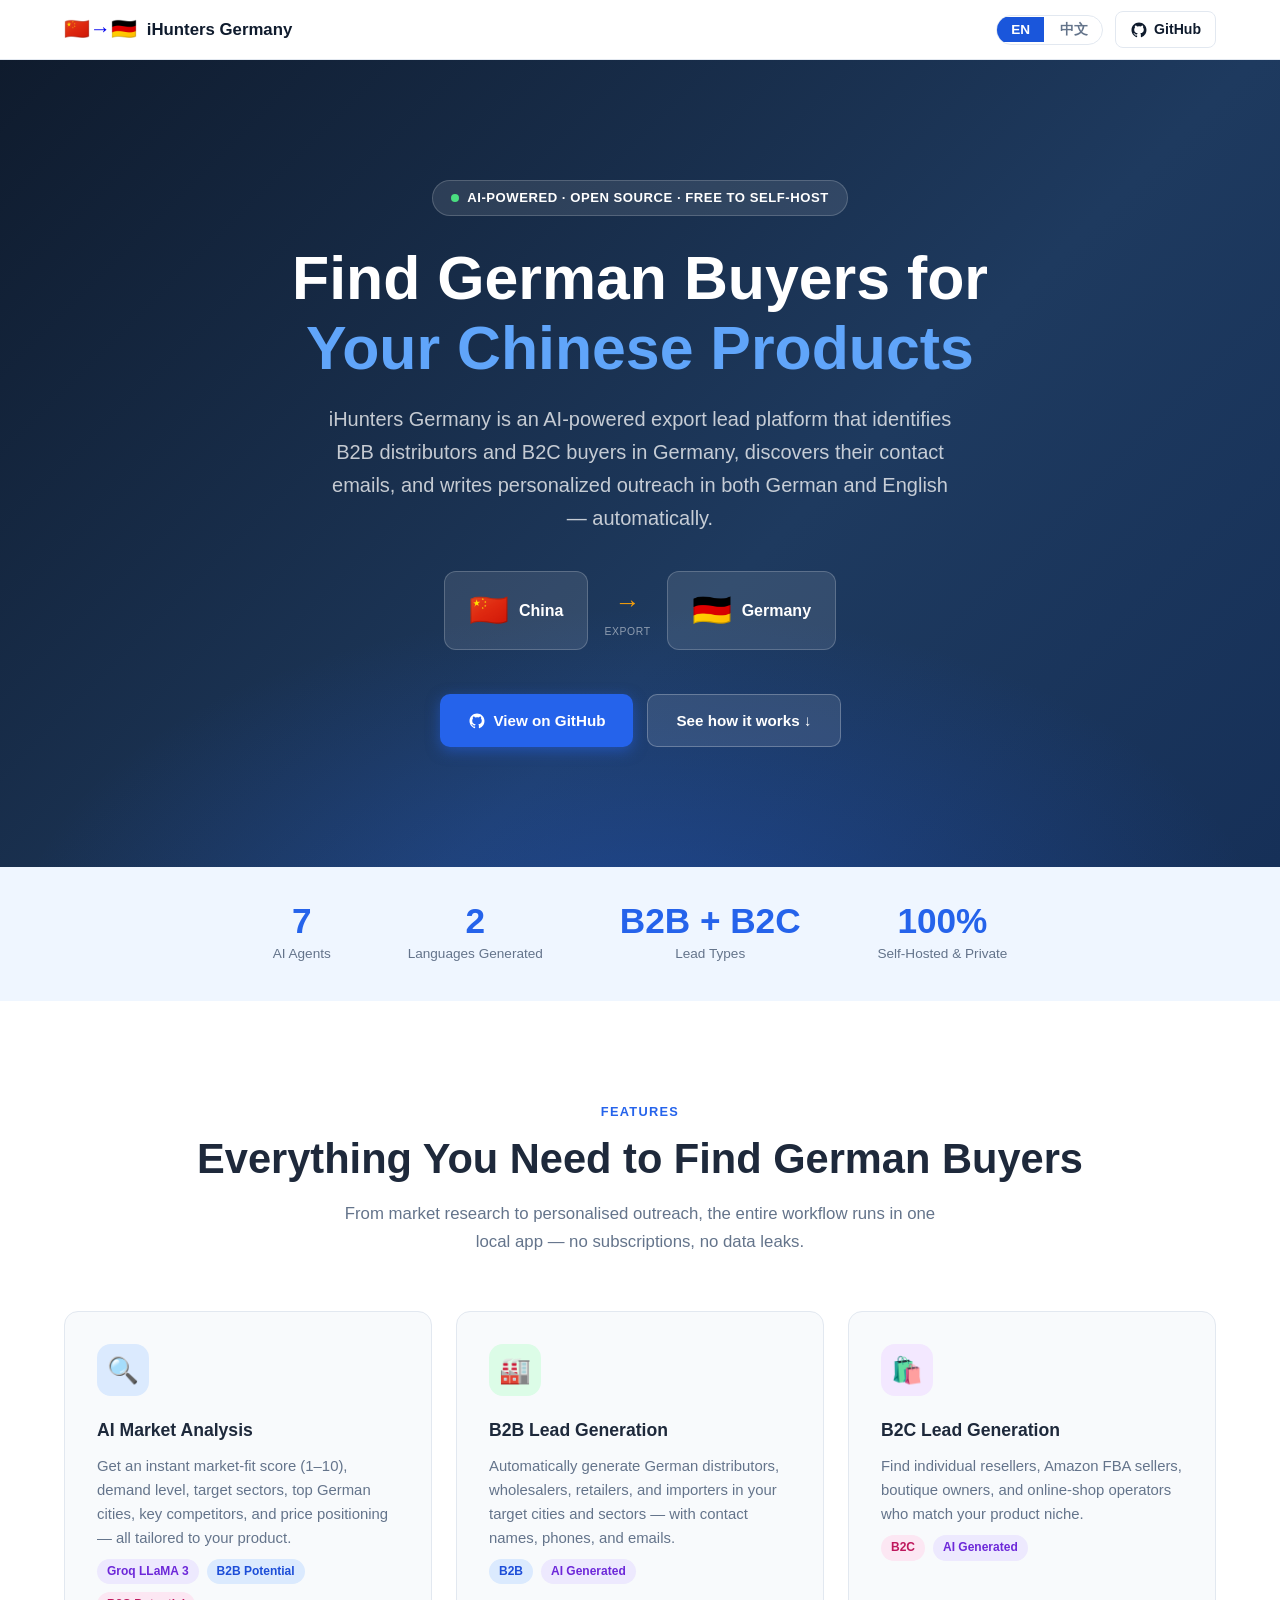
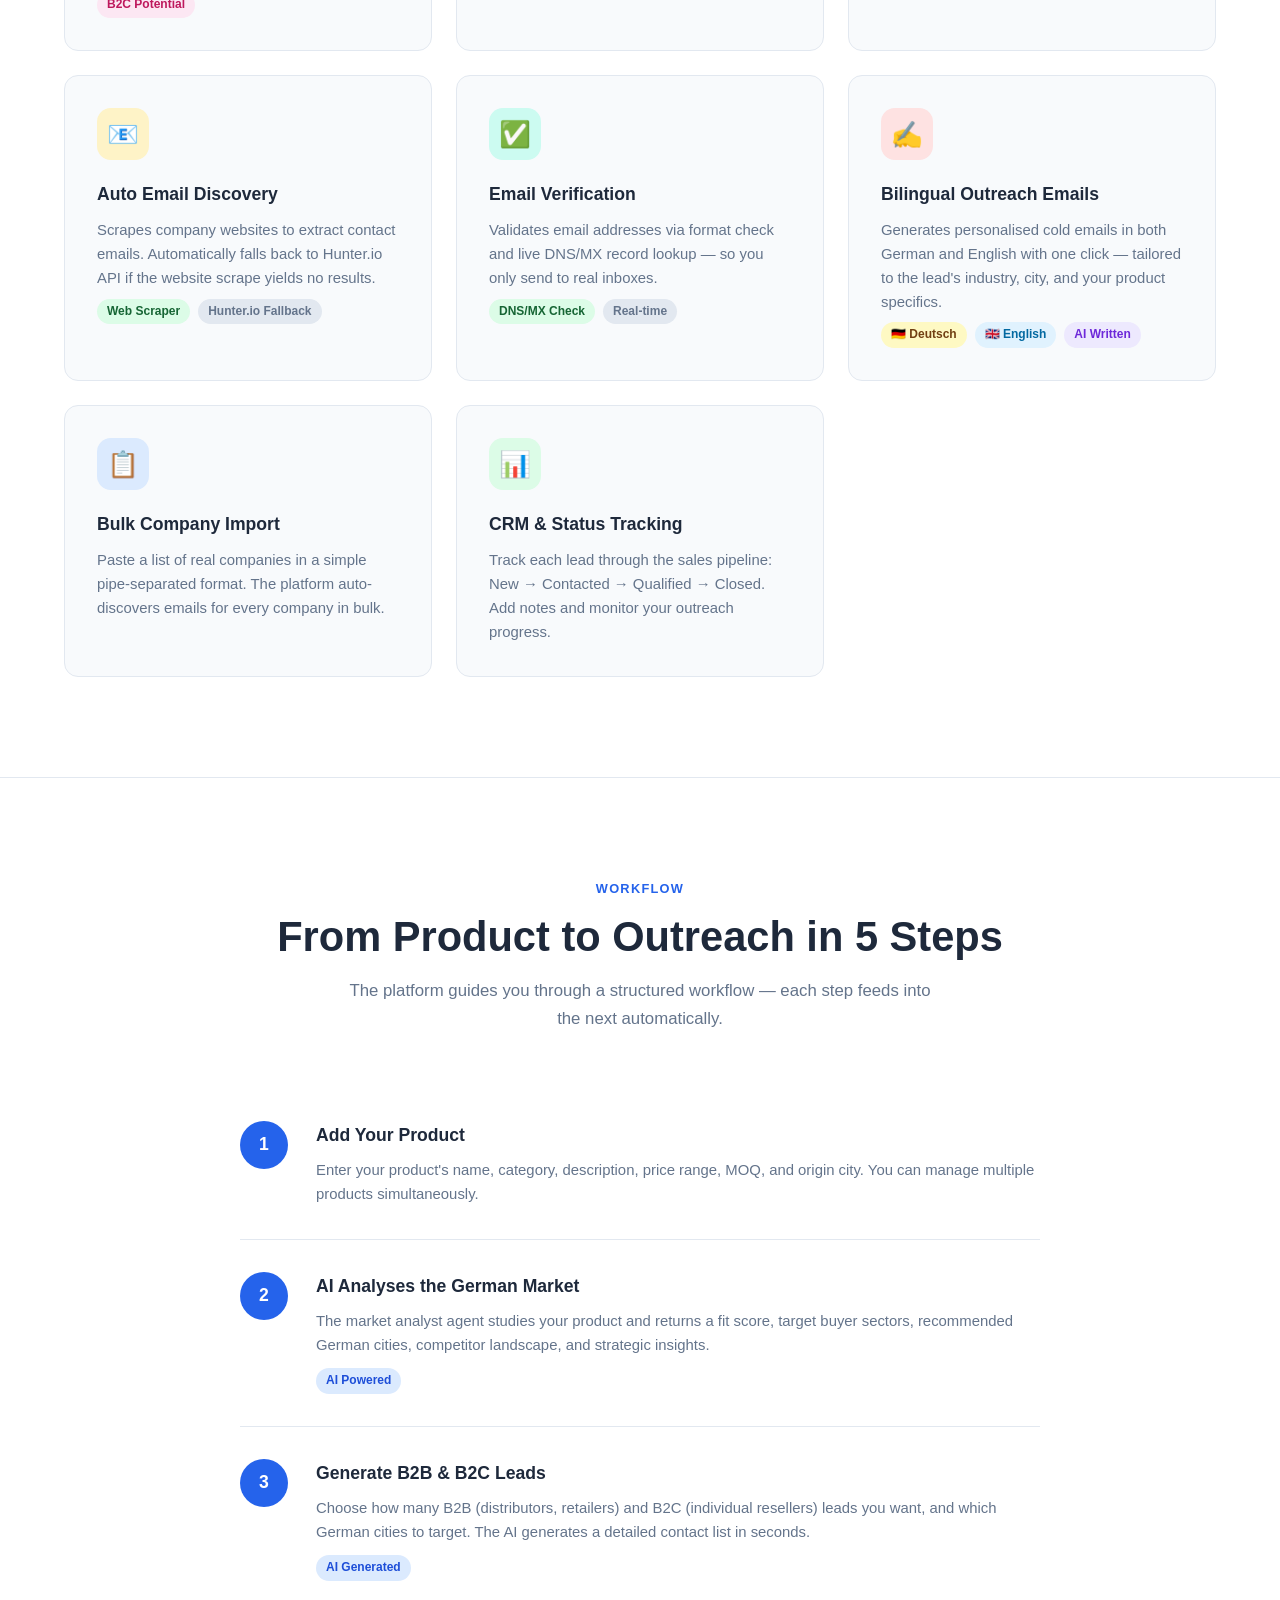
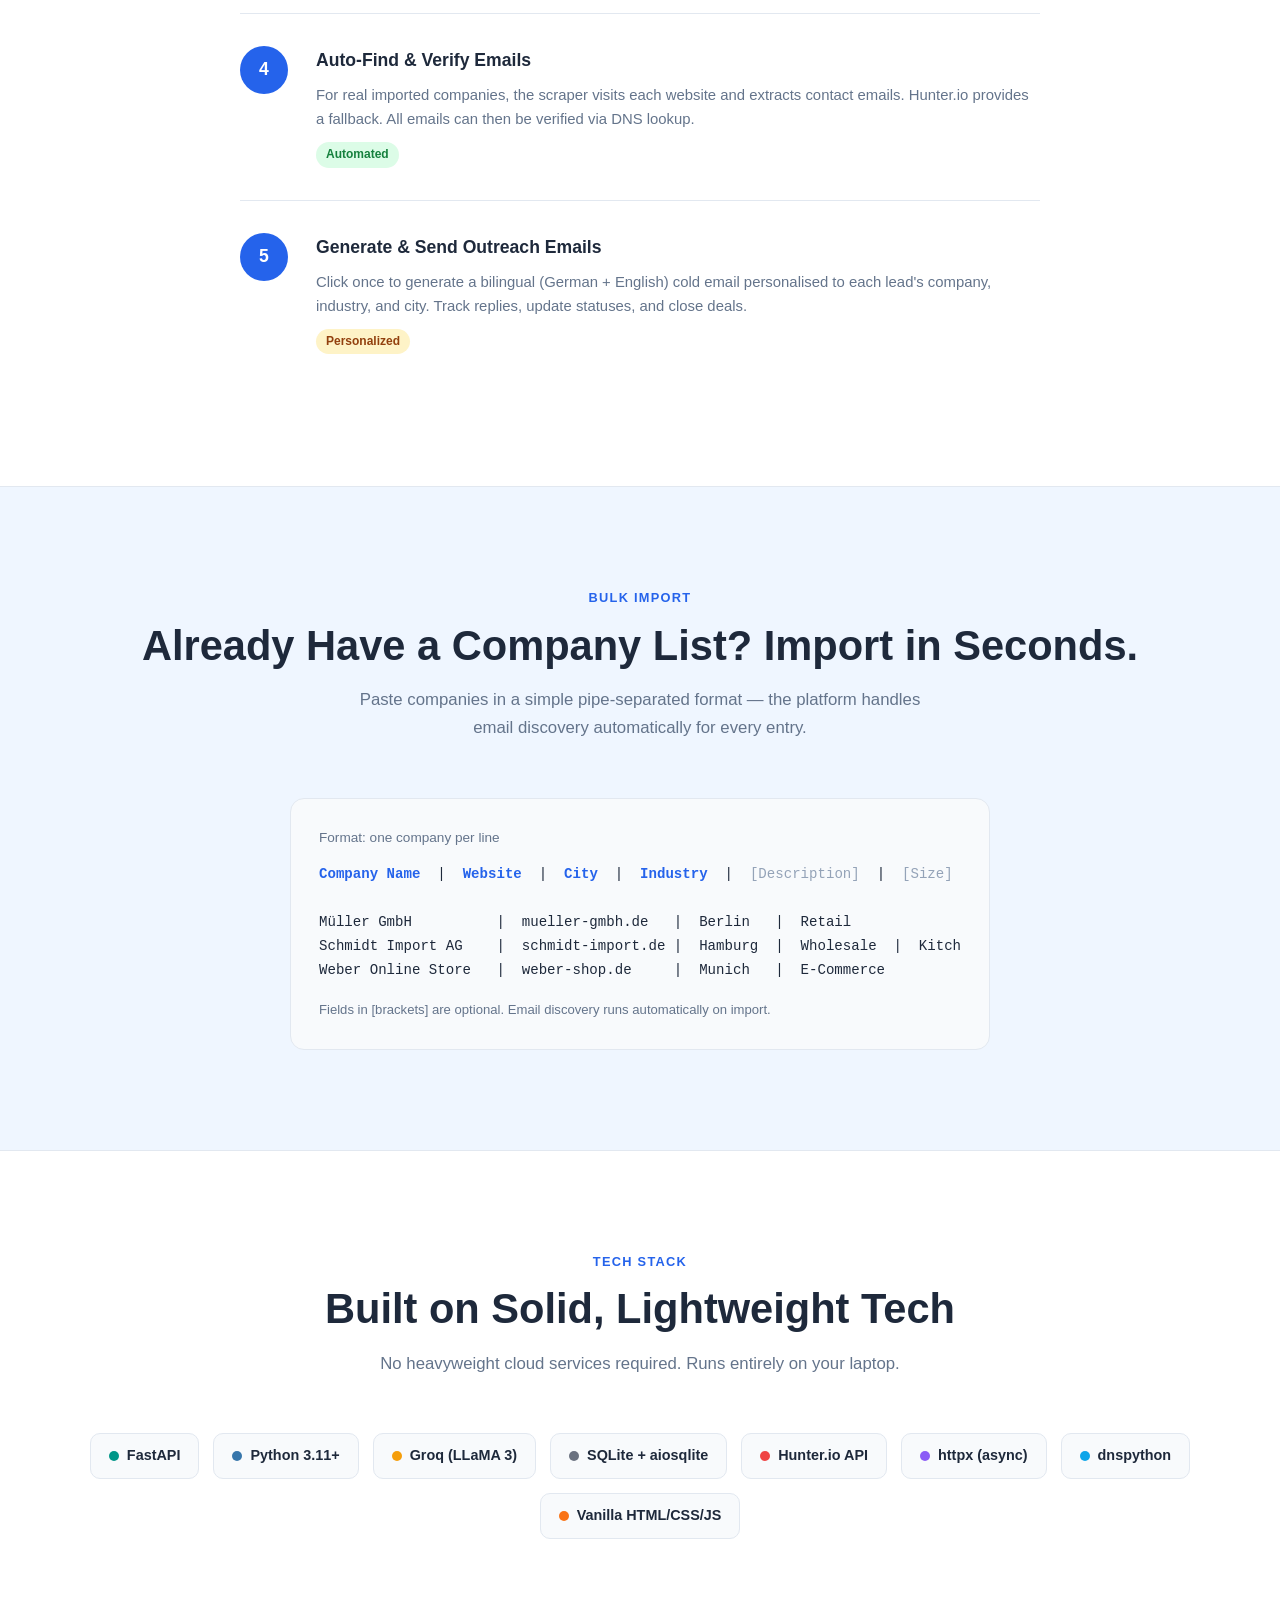
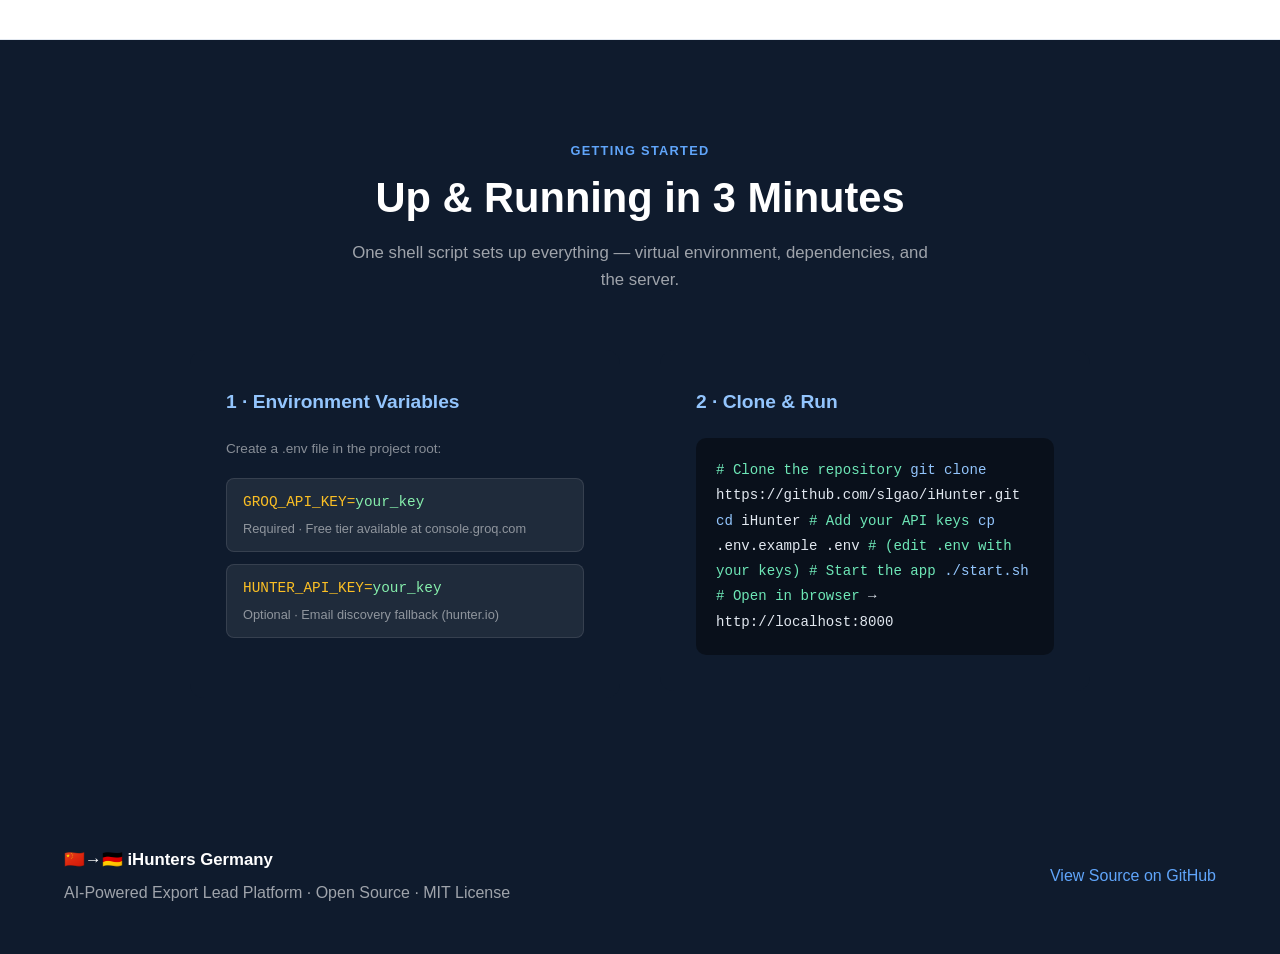
==== commit a0f2331b: "Fix GitHub URL to slgao/iHunter" ====
--- a/docs/index.html
+++ b/docs/index.html
@@ -320,7 +320,7 @@
       <button id="btnEN" class="active" onclick="setLang('en')">EN</button>
       <button id="btnZH" onclick="setLang('zh')">中文</button>
     </div>
-    <a class="gh-link" href="https://github.com/sleangao/iHunter" target="_blank" rel="noopener">
+    <a class="gh-link" href="https://github.com/slgao/iHunter" target="_blank" rel="noopener">
       <svg viewBox="0 0 24 24" fill="currentColor">
         <path d="M12 2C6.477 2 2 6.484 2 12.017c0 4.425 2.865 8.18 6.839 9.504.5.092.682-.217.682-.483
                  0-.237-.008-.868-.013-1.703-2.782.605-3.369-1.343-3.369-1.343-.454-1.158-1.11-1.466-1.11-1.466
@@ -360,7 +360,7 @@
     </div>
   </div>
   <div class="hero-cta">
-    <a class="btn btn-primary" href="https://github.com/sleangao/iHunter" target="_blank">
+    <a class="btn btn-primary" href="https://github.com/slgao/iHunter" target="_blank">
       <svg width="18" height="18" viewBox="0 0 24 24" fill="currentColor"><path d="M12 2C6.477 2 2 6.484 2 12.017c0 4.425 2.865 8.18 6.839 9.504.5.092.682-.217.682-.483 0-.237-.008-.868-.013-1.703-2.782.605-3.369-1.343-3.369-1.343-.454-1.158-1.11-1.466-1.11-1.466-.908-.62.069-.608.069-.608 1.003.07 1.531 1.032 1.531 1.032.892 1.53 2.341 1.088 2.91.832.092-.647.35-1.088.636-1.338-2.22-.253-4.555-1.113-4.555-4.951 0-1.093.39-1.988 1.029-2.688-.103-.253-.446-1.272.098-2.65 0 0 .84-.27 2.75 1.026A9.564 9.564 0 0112 6.844c.85.004 1.705.115 2.504.337 1.909-1.296 2.747-1.027 2.747-1.027.546 1.379.202 2.398.1 2.651.64.7 1.028 1.595 1.028 2.688 0 3.848-2.339 4.695-4.566 4.943.359.309.678.92.678 1.855 0 1.338-.012 2.419-.012 2.747 0 .268.18.58.688.482A10.019 10.019 0 0022 12.017C22 6.484 17.522 2 12 2z"/></svg>
       <span data-en="View on GitHub" data-zh="在 GitHub 上查看"></span>
     </a>
@@ -624,7 +624,7 @@
       <h3 data-en="2 · Clone & Run" data-zh="2 · 克隆并运行"></h3>
       <div class="code-block">
 <span class="c"># Clone the repository</span>
-<span class="cmd">git clone</span> https://github.com/sleangao/iHunter.git
+<span class="cmd">git clone</span> https://github.com/slgao/iHunter.git
 <span class="cmd">cd</span> iHunter
 
 <span class="c"># Add your API keys</span>
@@ -650,7 +650,7 @@
           data-zh="AI 驱动出口商机平台 · 开源 · MIT 许可证"></span>
   </div>
   <div>
-    <a href="https://github.com/sleangao/iHunter" target="_blank" rel="noopener"
+    <a href="https://github.com/slgao/iHunter" target="_blank" rel="noopener"
        data-en="View Source on GitHub" data-zh="在 GitHub 查看源码">View Source on GitHub</a>
   </div>
 </footer>
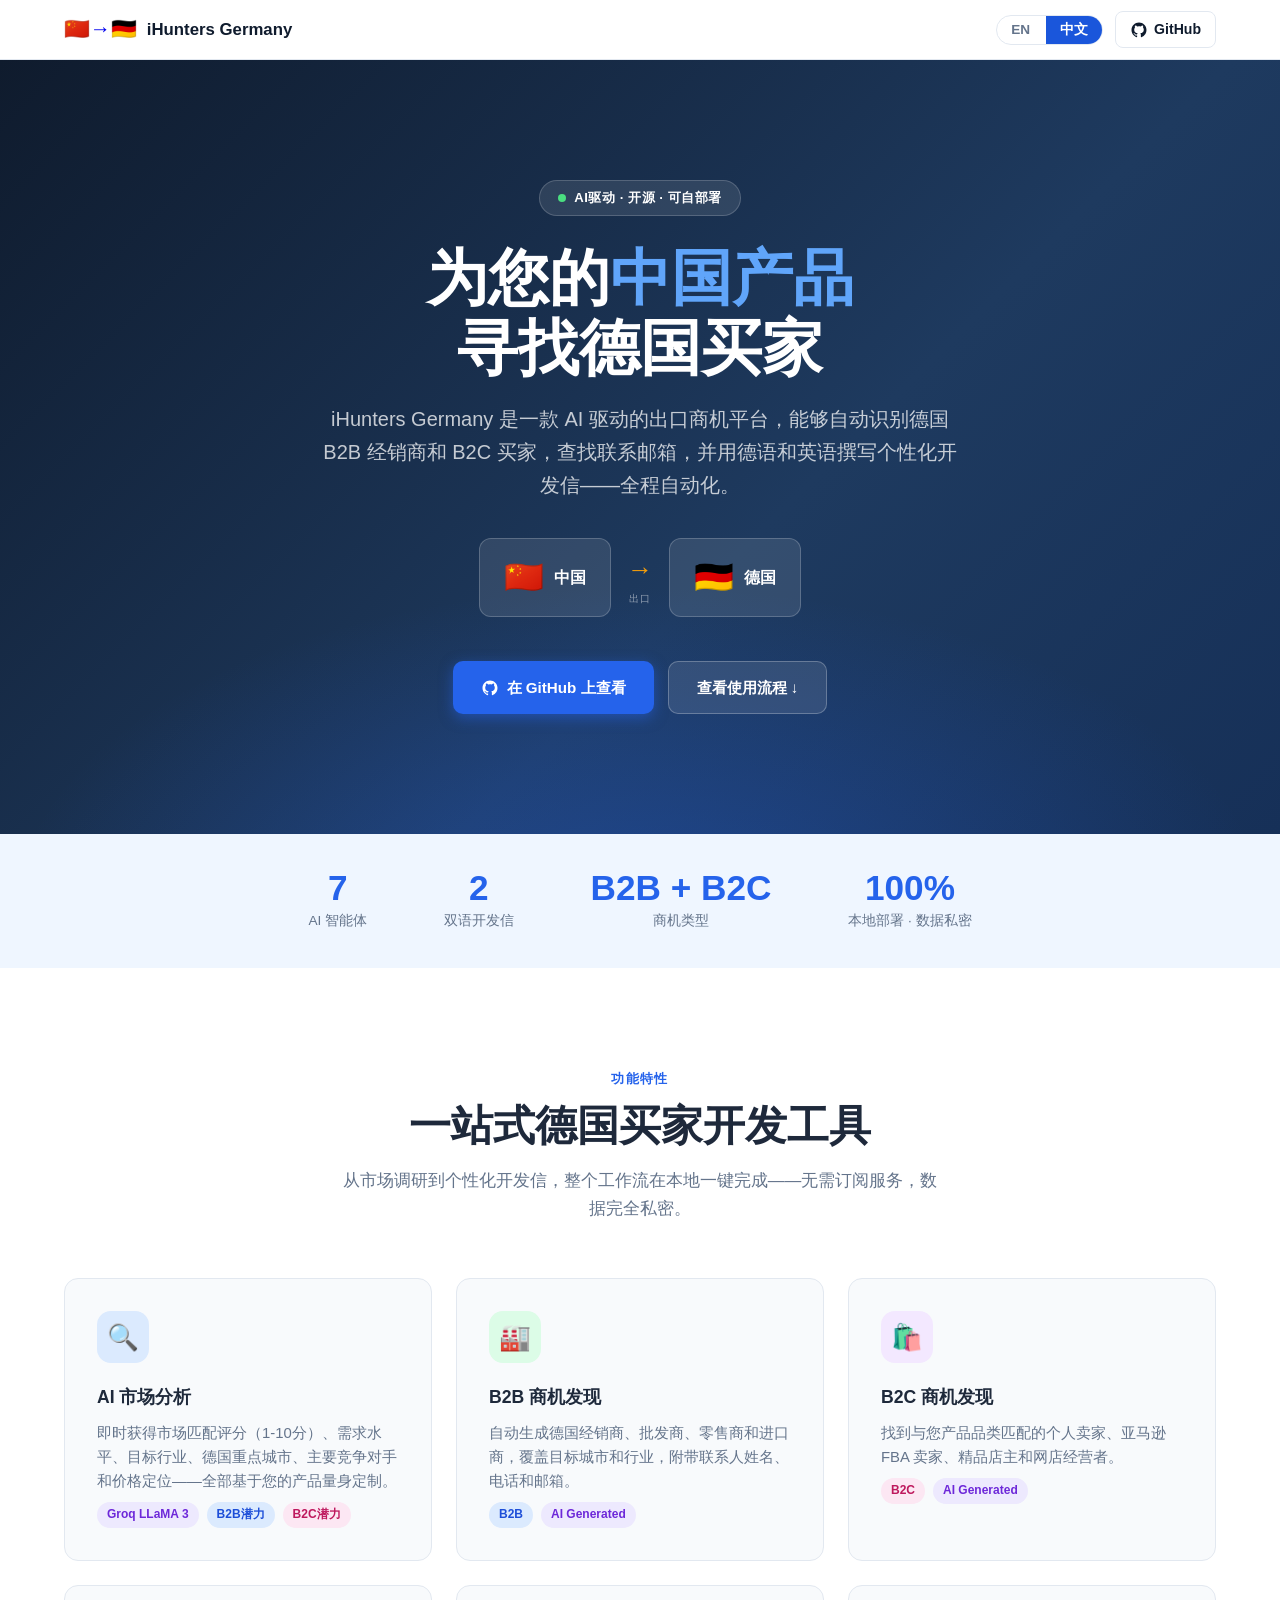
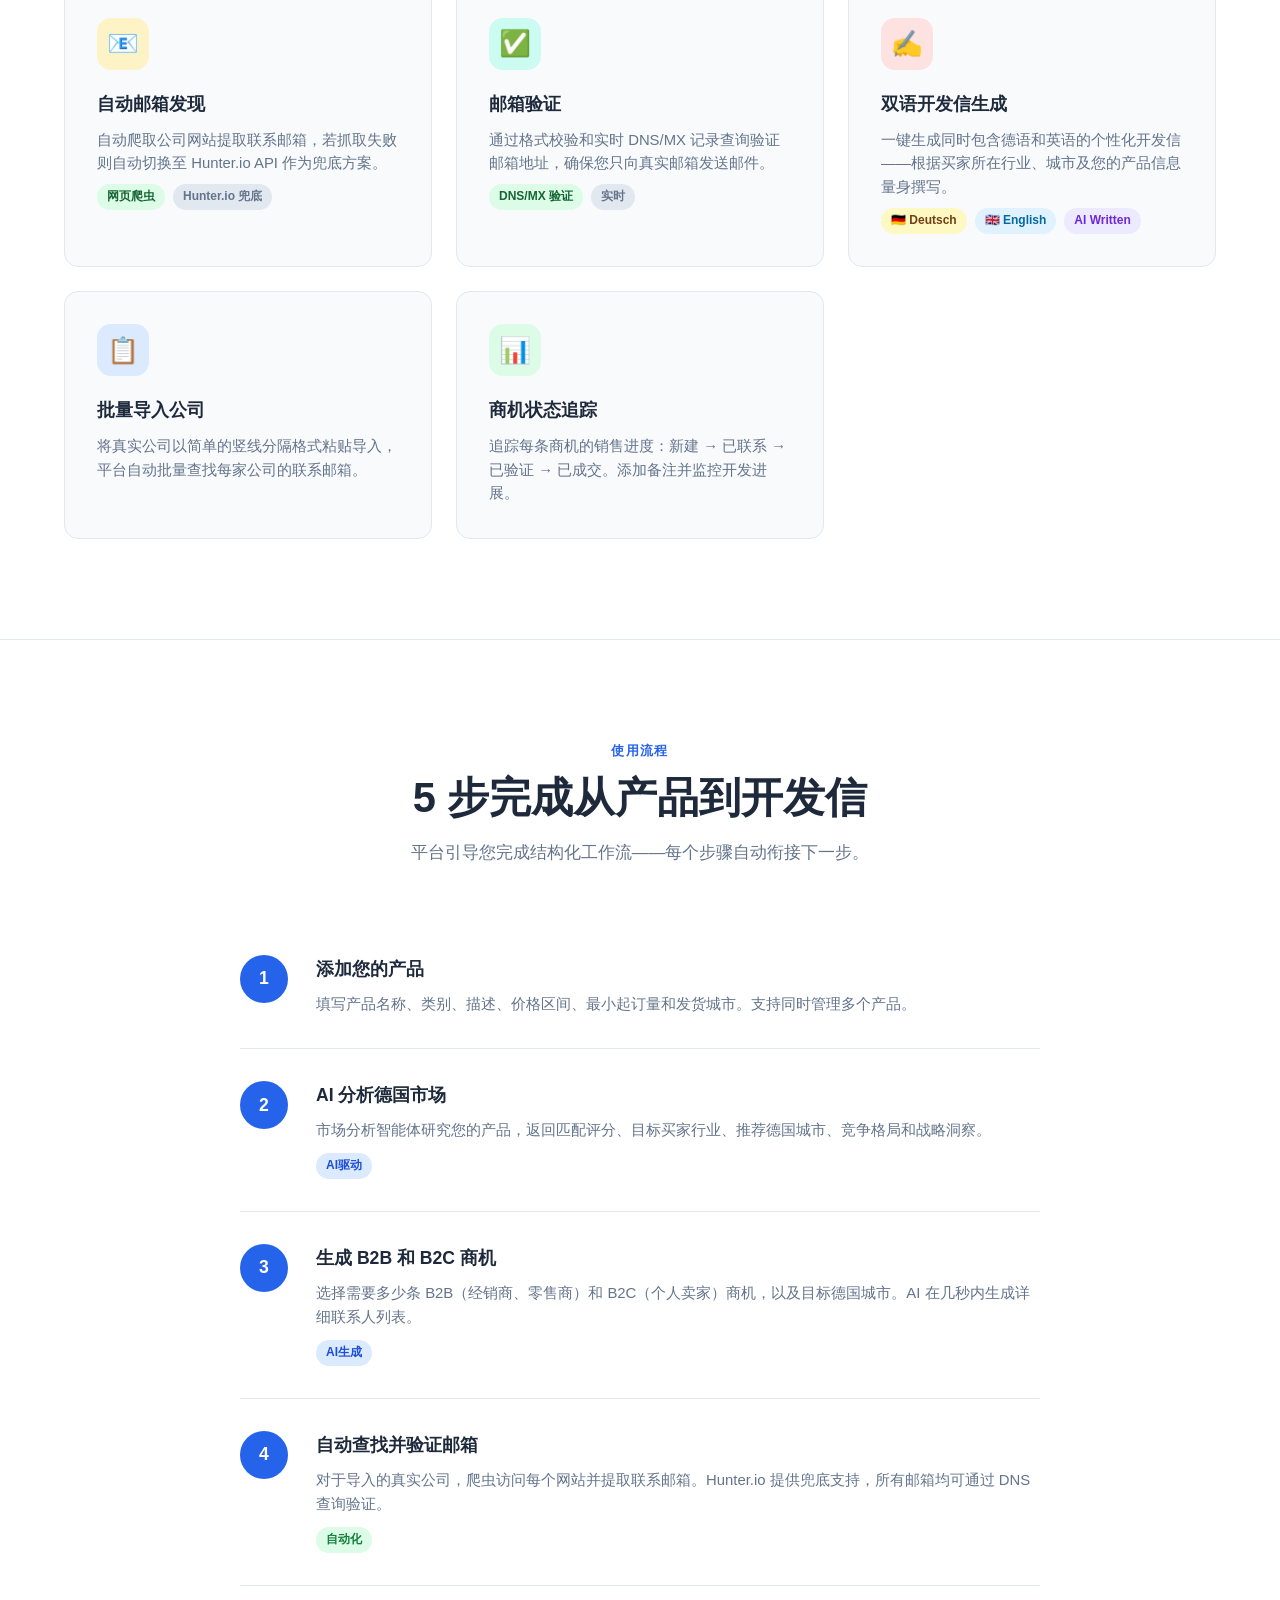
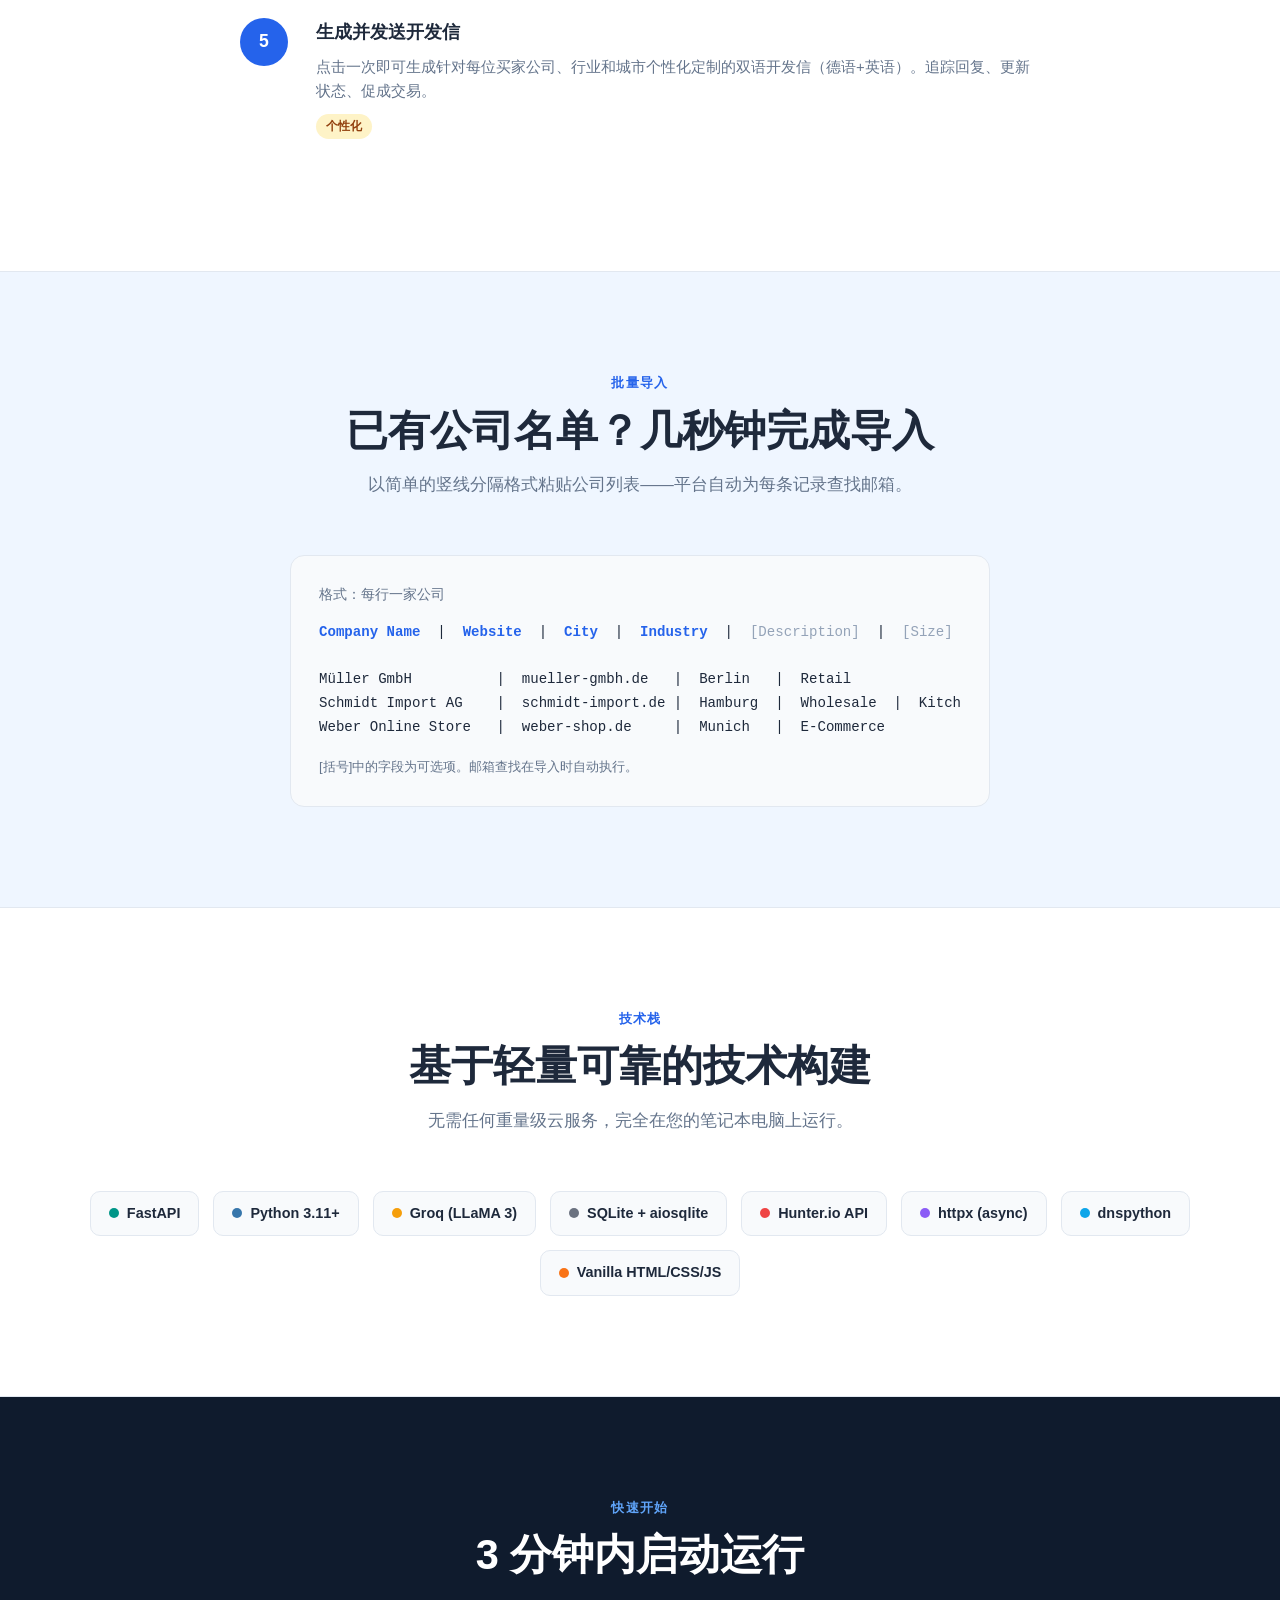
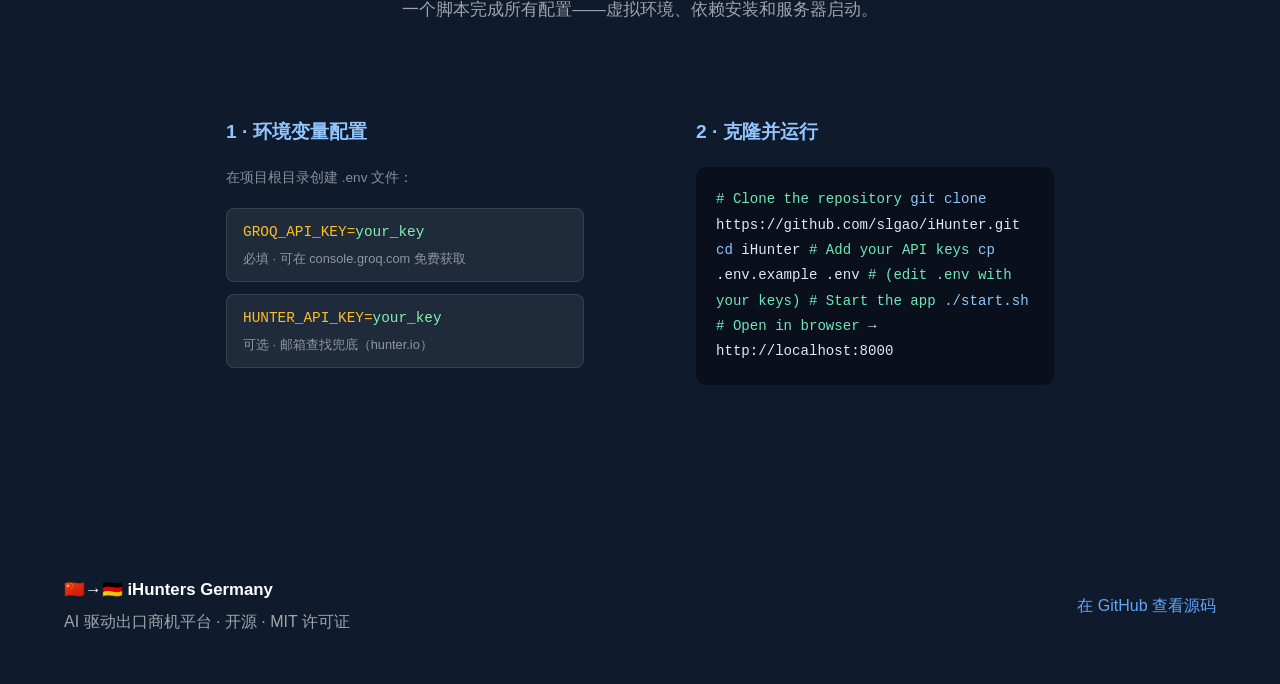
==== commit fc0730c1: "Set Chinese as default language" ====
--- a/docs/index.html
+++ b/docs/index.html
@@ -671,7 +671,7 @@
   }
 
   // Init
-  setLang('en');
+  setLang('zh');
 </script>
 </body>
 </html>
